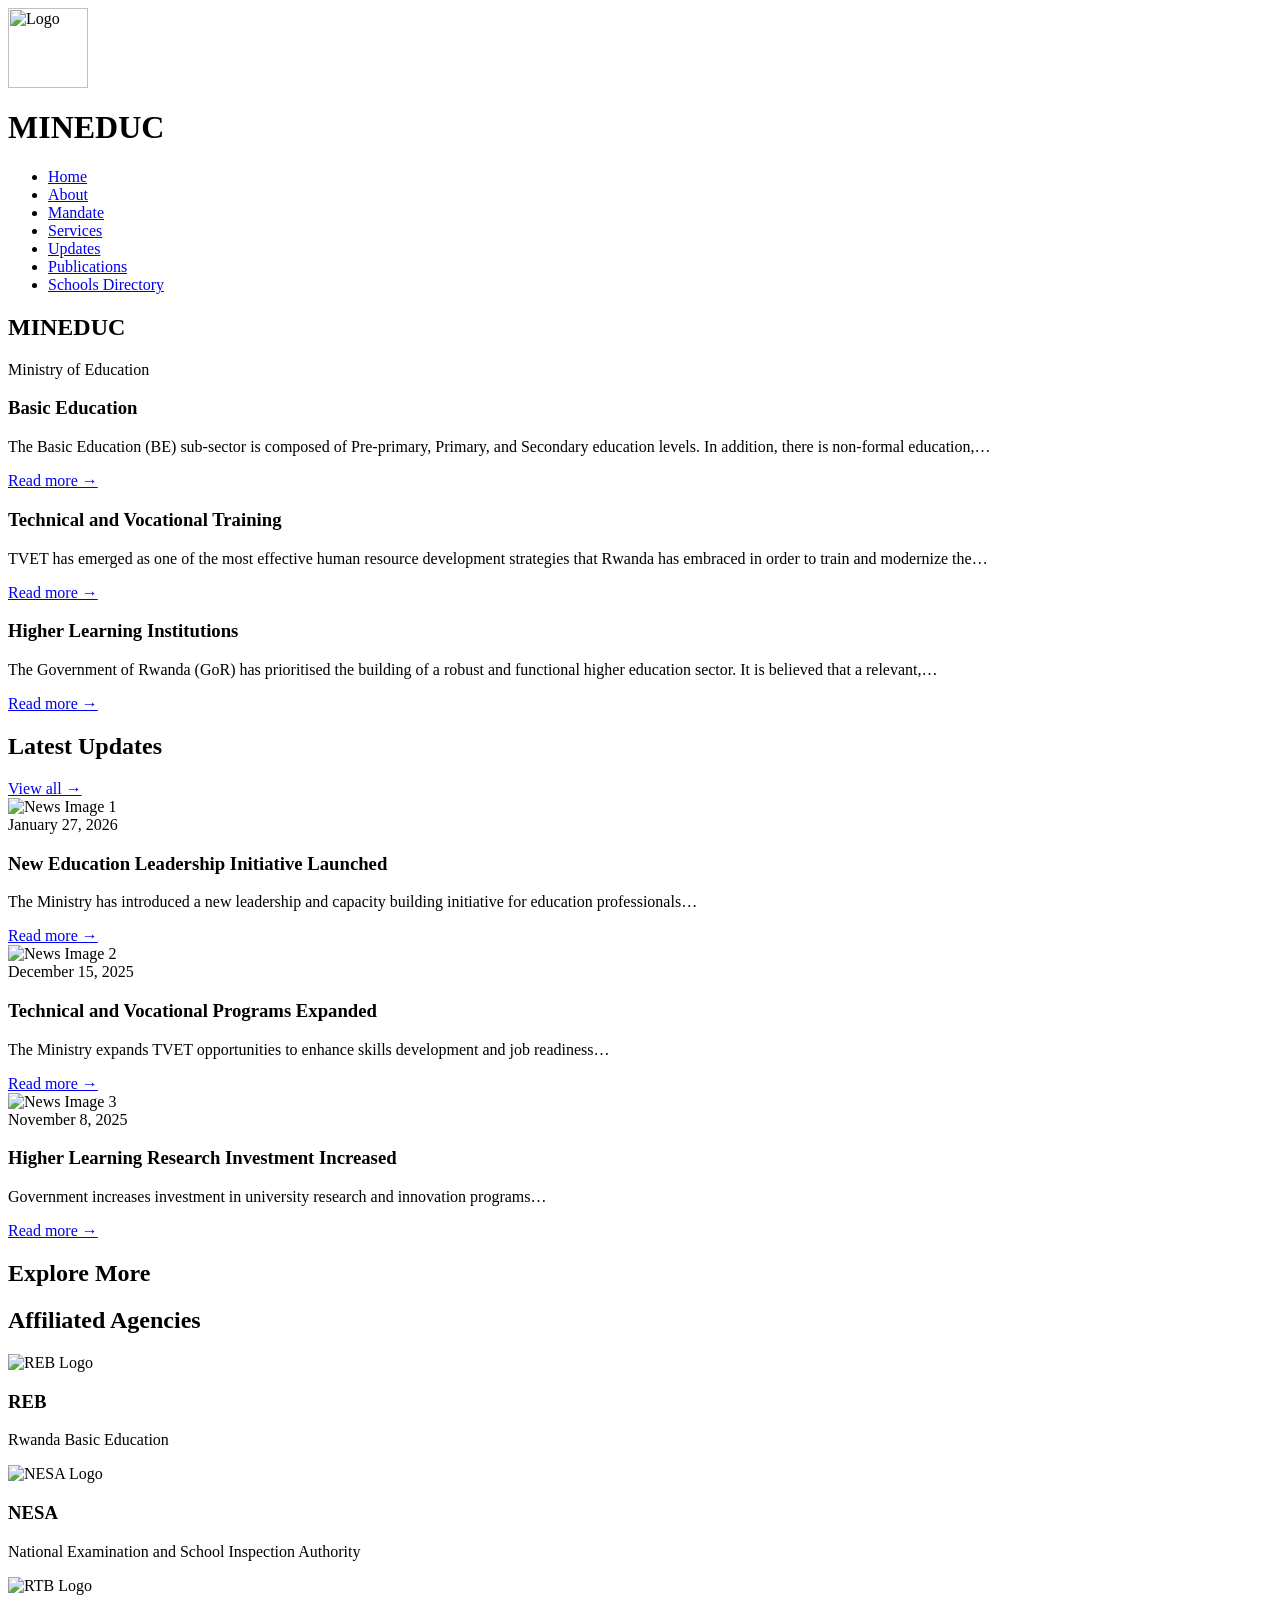
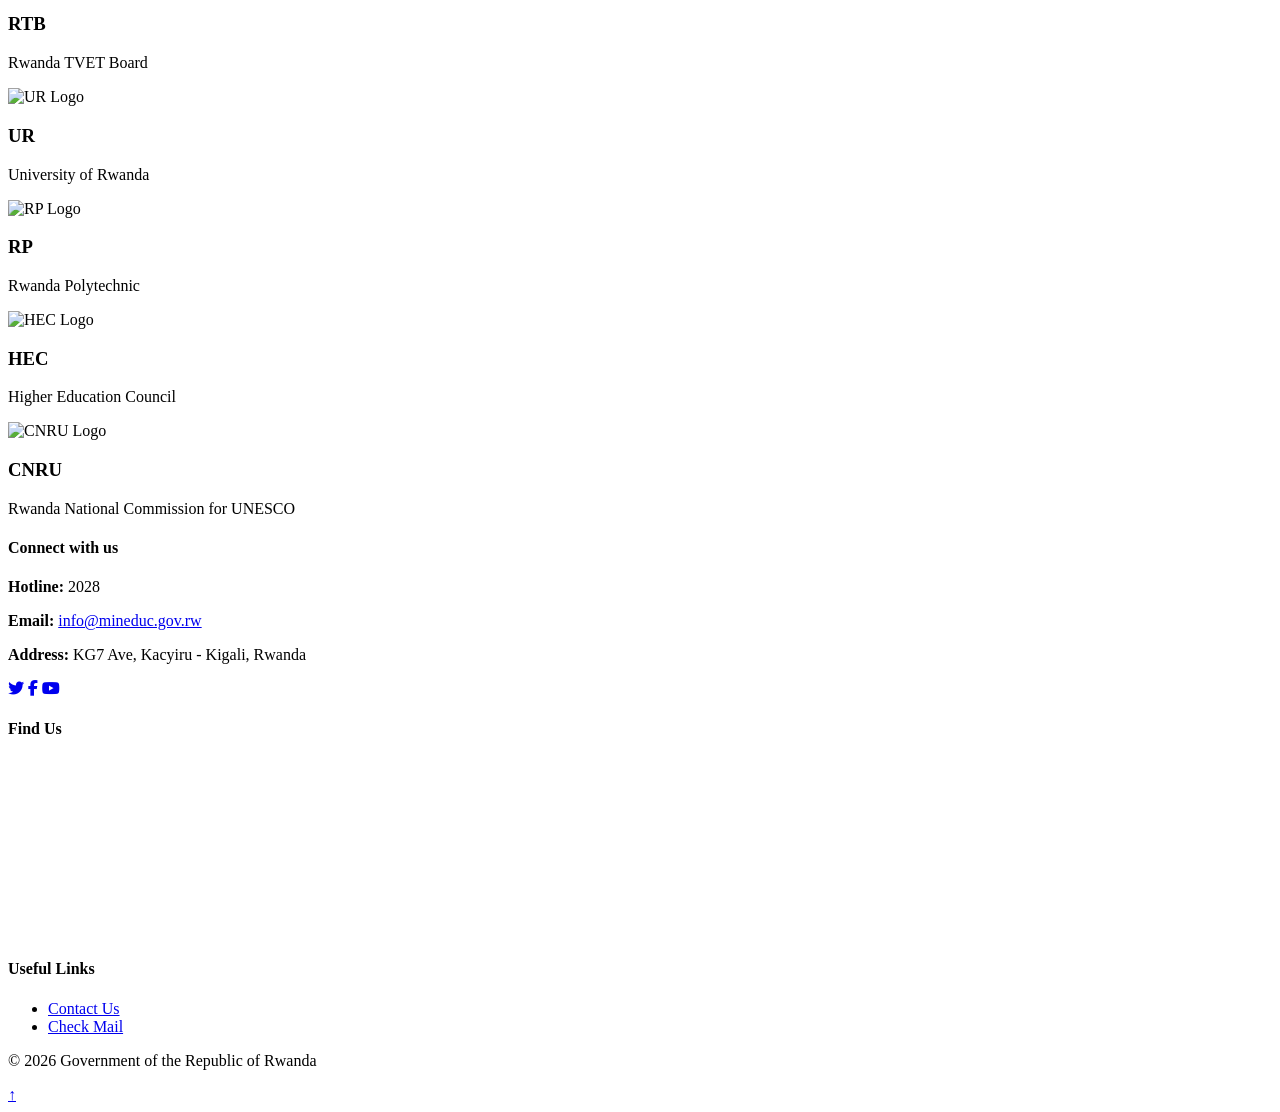
==== Petit.html @ b1ce0596 "Add files via upload" ====
<html lang="en">
<head>
    <meta charset="UTF-8">
    <meta name="viewport" content="width=device-width, initial-scale=1.0">
    <title>websitoooo</title>
    <link rel="stylesheet" href="petit.css">
    <link rel="stylesheet" href="https://cdnjs.cloudflare.com/ajax/libs/font-awesome/6.5.1/css/all.min.css">
</head>
<body>
  <div id="top"></div>
    <div class="container">
        
        
        <div class="logo-section">
            <img src="https://www.mineduc.gov.rw/fileadmin/ministry/resources/public/images/Coat_of_arms_of_Rwanda.svg"
                 width="80px" height="80" alt="Logo">

            <div class="logo-text">
                <h1>MINEDUC</h1>
                
            </div>
        </div>

        
        <nav class="navbar">
            <ul>
                <li><a href="#home">Home</a></li>
                <li><a href="#about">About</a></li>
                <li><a href="#mandate">Mandate</a></li>
                <li><a href="#services">Services</a></li>
                <li><a href="#updates">Updates</a></li>
                <li><a href="#publications">Publications</a></li>
                <li><a href="#schools">Schools Directory</a></li>
            </ul>
        </nav>

    </div>
     
    <header class="header">
    
<section class="hero" id="home">
    <div class="hero-content">
        <h1>MINEDUC</h1>
        <p>Ministry of Education </p>
    </div>
</section>
<section class="program-section">
    <div class="program-cards">

        <div class="program-card">
            <h3>Basic Education</h3>
            <p>
                The Basic Education (BE) sub-sector is composed of Pre-primary,
                Primary, and Secondary education levels. In addition, there is
                non-formal education,…
            </p>
            <a href="#">Read more →</a>
        </div>

        <div class="program-card">
            <h3>Technical and Vocational Training</h3>
            <p>
                TVET has emerged as one of the most effective human resource
                development strategies that Rwanda has embraced in order to
                train and modernize the…
            </p>
            <a href="#">Read more →</a>
        </div>

        <div class="program-card">
            <h3>Higher Learning Institutions</h3>
            <p>
                The Government of Rwanda (GoR) has prioritised the building of a
                robust and functional higher education sector. It is believed
                that a relevant,…
            </p>
            <a href="#">Read more →</a>
        </div>

    </div>
</section>
    </header>
    <section class="updates-section">

    <div class="updates-header">
        <h2>Latest Updates</h2>
        <a href="#">View all →</a>
    </div>

    <div class="updates-cards">

        <div class="update-card">
            <img src="https://www.mineduc.gov.rw/fileadmin/_processed_/f/2/csm_GLC_e0f41ac033.jpg" alt="News Image 1">
            <div class="update-content">
                <span class="date">January 27, 2026</span>
                <h3>New Education Leadership Initiative Launched</h3>
                <p>
                    The Ministry has introduced a new leadership and capacity building initiative for education professionals…
                </p>
                <a href="#">Read more →</a>
            </div>
        </div>

        <div class="update-card">
            <img src="https://www.mineduc.gov.rw/fileadmin/_processed_/7/3/csm_55117448915_2e9010c288_6k_559fedb412.jpg" alt="News Image 2">
            <div class="update-content">
                <span class="date">December 15, 2025</span>
                <h3>Technical and Vocational Programs Expanded</h3>
                <p>
                    The Ministry expands TVET opportunities to enhance skills development and job readiness…
                </p>
                <a href="#">Read more →</a>
            </div>
        </div>

        <div class="update-card">
            <img src="https://www.mineduc.gov.rw/fileadmin/_processed_/6/a/csm_WP5A0138_0b109cf45d.jpg" alt="News Image 3">
            <div class="update-content">
                <span class="date">November 8, 2025</span>
                <h3>Higher Learning Research Investment Increased</h3>
                <p>
                    Government increases investment in university research and innovation programs…
                </p>
                <a href="#">Read more →</a>
            </div>
        </div>

    </div>

</section>
<section class="explore-section">

    <div class="explore-header">
        <h2>Explore More</h2>
    </div>

    

</section>
  
<section class="agencies-section">

    <div class="agencies-header">
        <h2>Affiliated Agencies</h2>
    </div>

    <div class="agencies-grid">

        <div class="agency-card">
            <img src="https://www.mineduc.gov.rw/fileadmin/user_upload/Mineduc/Logos/REB_NEW_LOGO__1_.jpg" alt="REB Logo">
            <h3>REB</h3>
            <p>Rwanda Basic Education</p>
        </div>

        <div class="agency-card">
            <img src="https://www.mineduc.gov.rw/fileadmin/user_upload/Mineduc/Logos/nesalogo.png" alt="NESA Logo">
            <h3>NESA</h3>
            <p>National Examination and School Inspection Authority</p>
        </div>

        <div class="agency-card">
            <img src="https://www.mineduc.gov.rw/fileadmin/user_upload/Mineduc/Logos/RTBLogo.jpeg" alt="RTB Logo">
            <h3>RTB</h3>
            <p>Rwanda TVET Board</p>
        </div>

        <div class="agency-card">
            <img src="https://www.mineduc.gov.rw/fileadmin/mineduc/resources/public/images/UR_LOGO.png" alt="UR Logo">
            <h3>UR</h3>
            <p>University of Rwanda</p>
        </div>

        <div class="agency-card">
            <img src="https://www.mineduc.gov.rw/fileadmin/mineduc/resources/public/images/RPolytechnic_Logo.png" alt="RP Logo">
            <h3>RP</h3>
            <p>Rwanda Polytechnic</p>
        </div>

        <div class="agency-card">
          <img src="https://www.mineduc.gov.rw/_assets/848a49247fad16e632dbfe56b131f2ac/Images/Coat.png" alt="HEC Logo">
          <h3>HEC</h3>
          <p>Higher Education Council</p>
        </div>

        <div class="agency-card">
            <img src="https://www.mineduc.gov.rw/fileadmin/user_upload/Mineduc/Logos/en_banner.png" alt="CNRU Logo">
            <h3>CNRU</h3>
            <p>Rwanda National Commission for UNESCO</p>
        </div>

    </div>

</section>
 <footer class="footer">

    <div class="footer-container">

        <!-- Contact Info -->
        <div class="footer-contact">
            <h4>Connect with us</h4>
            <p><strong>Hotline:</strong> 2028</p>
            <p><strong>Email:</strong> 
                <a href="mailto:info@mineduc.gov.rw">info@mineduc.gov.rw</a>
            </p>
            <p><strong>Address:</strong> KG7 Ave, Kacyiru - Kigali, Rwanda</p>

            <!-- Social Icons -->
            <div class="social-icons">
                <a href="#"><i class="fab fa-twitter"></i></a>
                <a href="#"><i class="fab fa-facebook-f"></i></a>
                <a href="#"><i class="fab fa-youtube"></i></a>
            </div>
        </div>

        <!-- Google Map -->
        <div class="footer-map">
            <h4>Find Us</h4>
            <iframe
                src="https://www.google.com/maps/embed?pb=!1m18!1m12!1m3!1d3989.82190909523!2d30.070377214761852!3d-1.9437247388277093!2m3!1f0!2f0!3f0!3m2!
                1i1024!2i768!4f13.1!3m3!1m2!1s0x19dcaeb9de090fd5%3A0x8a4bbb6b79aa3ff6!2sMinistry%20of%20Education%20(MINEDUC)%2C%20KG%207%20Ave%2C%20Kigali!
                5e0!3m2!1sen!2srw!4v1709259092123!5m2!1sen!2srw"
                width="100%" height="180"
                style="border:0;" allowfullscreen="" loading="lazy">
            </iframe>
        </div>

        <!-- Useful Links -->
        <div class="footer-links">
            <h4>Useful Links</h4>
            <ul>
                <li><a href="#">Contact Us</a></li>
                <li><a href="#">Check Mail</a></li>
            </ul>
        </div>

    </div>

    <div class="footer-bottom">
        <p>© 2026 Government of the Republic of Rwanda</p>
    </div>

   </footer>

      <a href="#top" id="backToTop">↑</a>
</body>
</html>
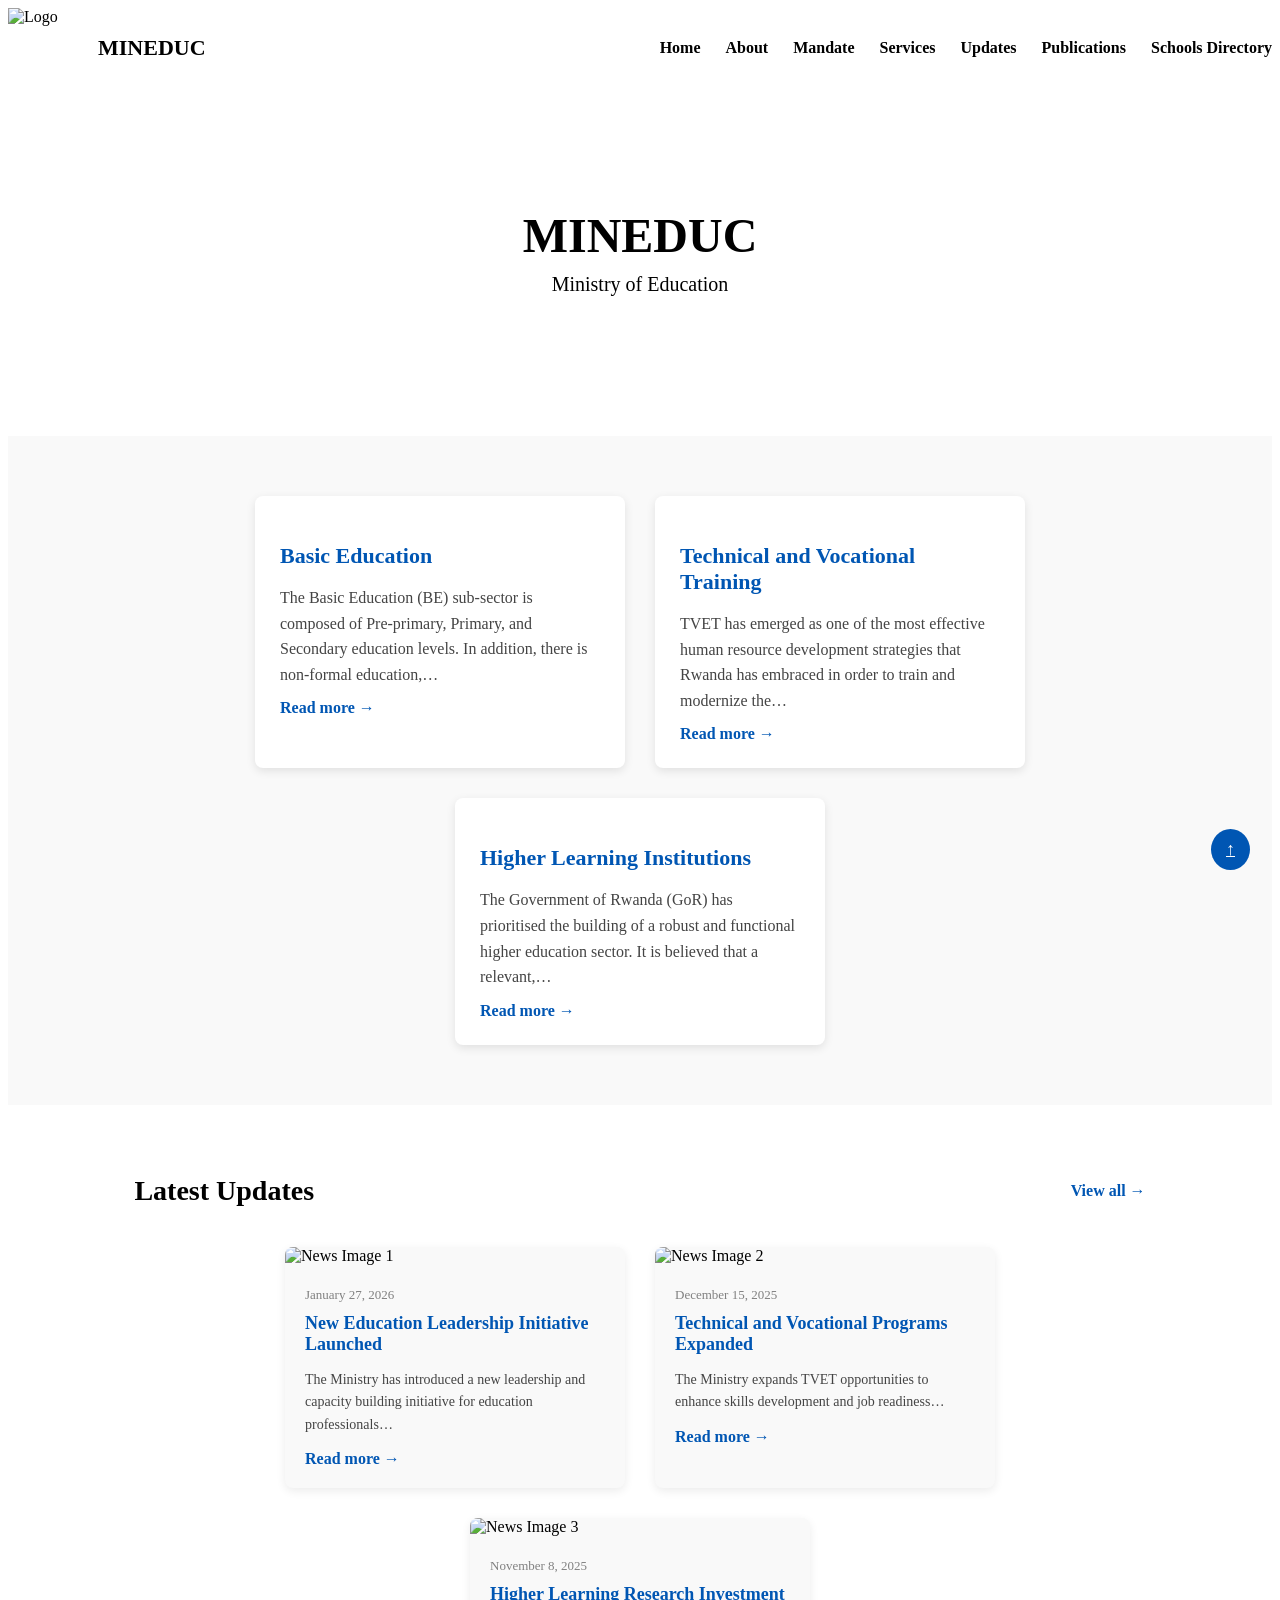
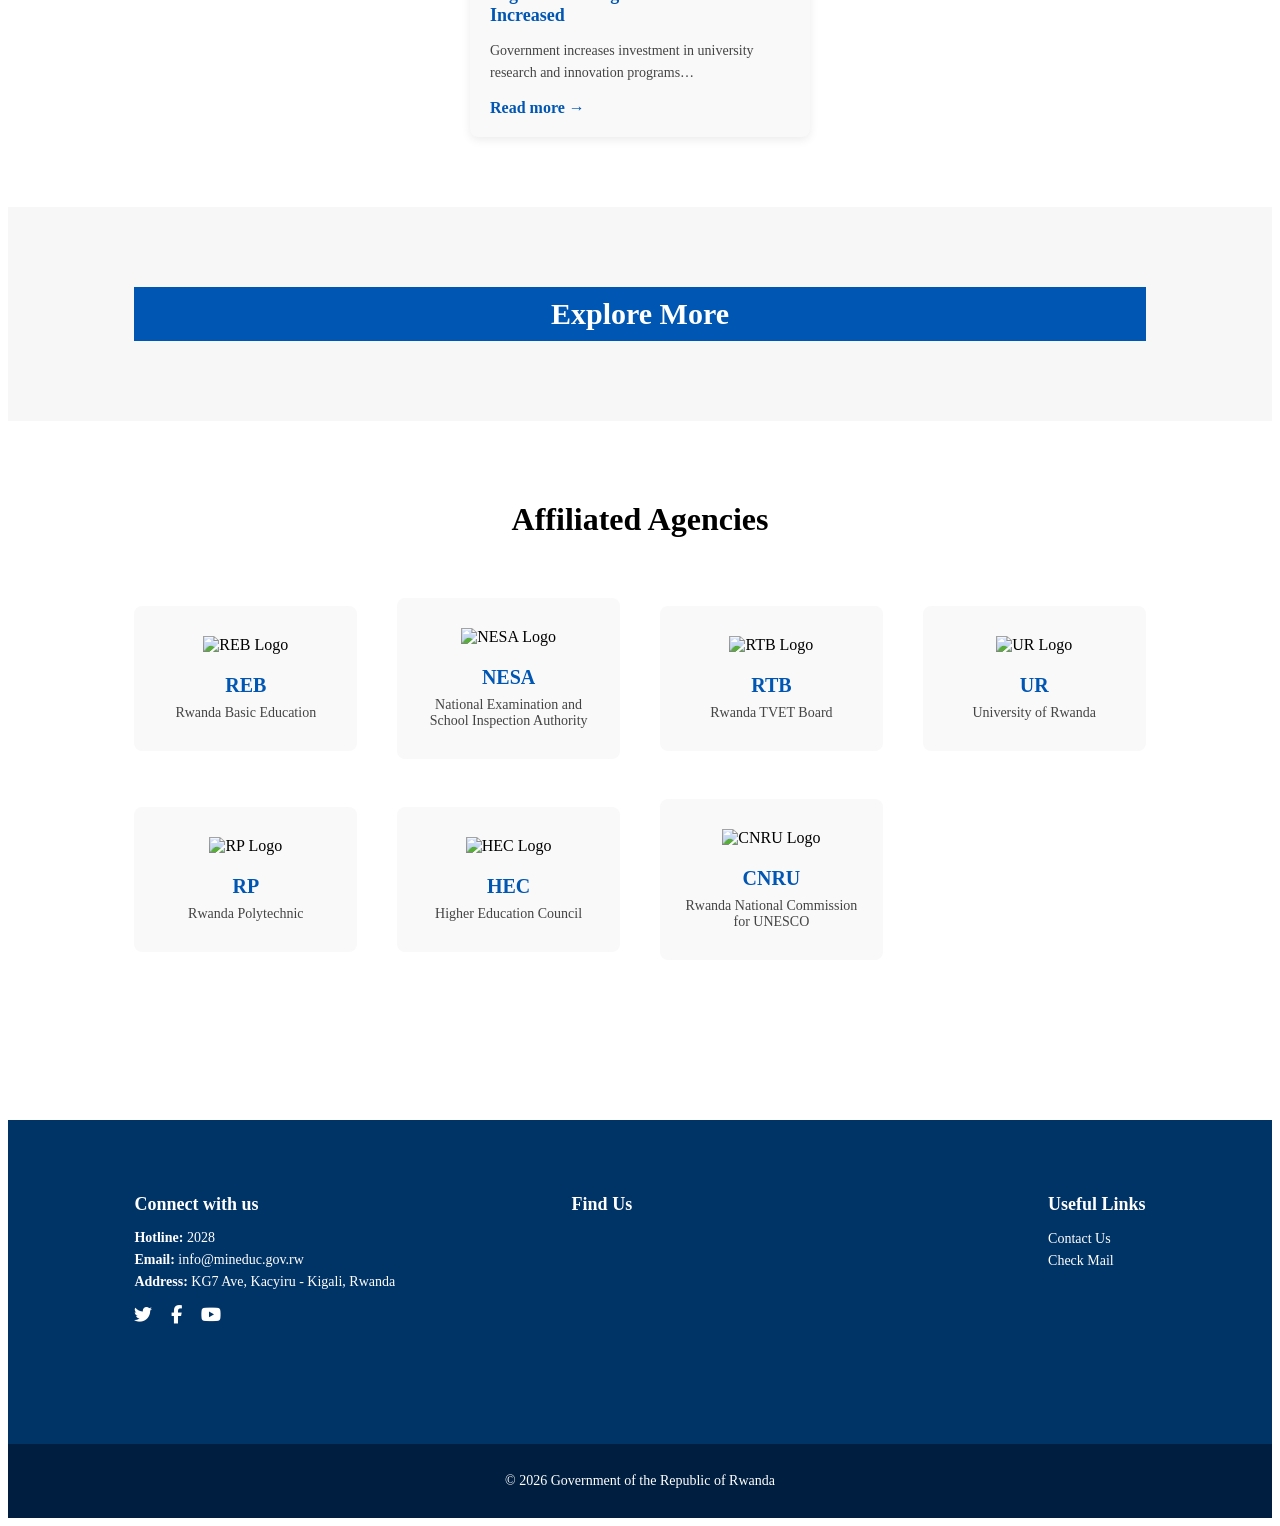
==== commit 4a8fdcfd: "Update Petit.html" ====
--- a/Petit.html
+++ b/Petit.html
@@ -1,3 +1,5 @@
+<!DOCTYPE html>
+
 <html lang="en">
 <head>
     <meta charset="UTF-8">
@@ -243,4 +245,5 @@
 
       <a href="#top" id="backToTop">↑</a>
 </body>
-</html>+
+</html>
--- a/petit.css
+++ b/petit.css
@@ -0,0 +1,500 @@
+
+.container {
+    display: flex;
+    justify-content: space-between;
+    align-items: center;
+}
+
+
+.logo-section {
+    display: flex;
+    align-items: center;
+    gap: 10px;
+}
+
+
+.logo-text h1 {
+    margin: 0;
+    font-size: 22px;
+    color: black; 
+}
+
+.logo-text p {
+    margin: 0;
+    font-size: 14px;
+    color: black;
+}
+
+
+.navbar ul {
+    list-style: none;
+    display: flex;
+    gap: 25px;
+    margin: 0;
+    padding: 0;
+}
+
+.navbar ul li a {
+    text-decoration: none;
+    color: black;
+    font-weight: 600;
+}
+
+.main-section {
+    padding: 70px 12%;
+    background-color: #ffffff;
+}
+
+
+.section-title {
+    text-align: center;
+    margin-bottom: 50px;
+}
+
+.section-title h1 {
+    font-size: 38px;
+    margin: 0;
+    font-weight: 700;
+}
+
+.section-title h2 {
+    font-size: 18px;
+    color: #777;
+    font-weight: 400;
+    margin-top: 8px;
+}
+
+
+.education-list {
+    display: flex;
+    flex-direction: column;
+    gap: 40px;
+}
+
+
+.edu-item {
+    border-bottom: 1px solid #e0e0e0;
+    padding-bottom: 25px;
+}
+
+.edu-item h3 {
+    color: #0056b3;
+    font-size: 22px;
+    margin-bottom: 10px;
+}
+
+.edu-item p {
+    color: #444;
+    line-height: 1.6;
+    margin-bottom: 10px;
+}
+
+.edu-item a {
+    text-decoration: none;
+    color: #0056b3;
+    font-weight: 600;
+}
+
+.edu-item a:hover {
+    text-decoration: underline;
+}
+
+.hero {
+    background-image: url("https://www.mineduc.gov.rw/fileadmin/_processed_/f/c/csm_HOME_HEADER_7f03bd1b78.jpg");
+    background-size: cover;
+    background-position: center;
+    padding: 120px 0;
+    text-align: center;
+    color: white;
+}
+
+.hero .hero-content h1 {
+    font-size: 48px;
+    margin: 0;
+    font-weight: bold;
+    color:black;
+}
+
+.hero .hero-content p {
+    font-size: 20px;
+    margin-top: 10px;
+    color: black
+}
+
+
+.program-section {
+    padding: 60px 12%;
+    background-color: #f9f9f9;
+}
+
+
+.program-cards {
+    display: flex;
+    gap: 30px;
+    justify-content: center;
+    flex-wrap: wrap; 
+}
+
+
+.program-card {
+    background-color: #ffffff;
+    border-radius: 8px;
+    box-shadow: 0px 3px 10px rgba(0, 0, 0, 0.1);
+    padding: 25px;
+    width: 320px;
+    text-align: left;
+    transition: transform 0.3s ease, box-shadow 0.3s ease;
+}
+
+.program-card:hover {
+    transform: translateY(-5px);
+    box-shadow: 0px 6px 15px rgba(0, 0, 0, 0.15);
+}
+
+.program-card h3 {
+    font-size: 22px;
+    color: #0056b3;
+    margin-bottom: 10px;
+}
+
+.program-card p {
+    font-size: 16px;
+    color: #444;
+    line-height: 1.6;
+    margin-bottom: 12px;
+}
+
+.program-card a {
+    text-decoration: none;
+    color: #0056b3;
+    font-weight: 600;
+}
+
+.program-card a:hover {
+    text-decoration: underline;
+}
+
+
+.updates-section {
+    padding: 70px 10%;
+    background: white;
+}
+
+.updates-header {
+    display: flex;
+    justify-content: space-between;
+    align-items: center;
+    margin-bottom: 40px;
+}
+
+.updates-header h2 {
+    font-size: 28px;
+    margin: 0;
+}
+
+.updates-header a {
+    text-decoration: none;
+    color: #0056b3;
+    font-weight: 600;
+}
+
+.updates-cards {
+    display: flex;
+    gap: 30px;
+    flex-wrap: wrap;
+    justify-content: center;
+}
+
+.update-card {
+    width: 340px;
+    background: #f9f9f9;
+    border-radius: 8px;
+    overflow: hidden;
+    box-shadow: 0 3px 10px rgba(0,0,0,0.08);
+    transition: transform 0.25s ease, box-shadow 0.25s ease;
+}
+
+.update-card:hover {
+    transform: translateY(-5px);
+    box-shadow: 0 6px 15px rgba(0,0,0,0.15);
+}
+
+.update-card img {
+    width: 100%;
+    height: 200px;
+    object-fit: cover;
+}
+
+.update-content {
+    padding: 20px;
+}
+
+.update-content .date {
+    font-size: 13px;
+    color: gray;
+    font-weight: 500;
+}
+
+.update-content h3 {
+    font-size: 18px;
+    margin: 10px 0;
+    color: #0056b3;
+}
+
+.update-content p {
+    font-size: 14px;
+    color: #444;
+    line-height: 1.6;
+}
+
+.update-content a {
+    text-decoration: none;
+    color: #0056b3;
+    font-weight: 600;
+}
+
+.update-content a:hover {
+    text-decoration: underline;
+}
+
+.explore-section {
+    padding: 80px 10%;
+    background-color: #f7f7f7; 
+}
+.explore-header {
+    background-color: #0056b3;
+    padding: 10px 0;
+    text-align: center;
+}
+
+.explore-header h2 {
+    color: white;
+    font-size: 30px;
+    margin: 0;
+}
+
+
+
+.agencies-section {
+    padding: 80px 10%;
+    background-color: #ffffff;
+}
+
+.agencies-header {
+    text-align: center;
+    margin-bottom: 60px;
+}
+
+.agencies-header h2 {
+    font-size: 32px;
+    margin: 0;
+    font-weight: 700;
+}
+
+.agencies-grid {
+    display: grid;
+    grid-template-columns: repeat(auto-fit, minmax(220px, 1fr));
+    gap: 40px;
+    align-items: center;
+}
+
+.agency-card {
+    background: #f9f9f9;
+    padding: 30px 20px;
+    text-align: center;
+    border-radius: 8px;
+    transition: transform 0.3s ease, box-shadow 0.3s ease;
+}
+
+.agency-card:hover {
+    transform: translateY(-6px);
+    box-shadow: 0 8px 18px rgba(0,0,0,0.1);
+}
+
+.agency-card img {
+    max-width: 120px;
+    height: auto;
+    margin-bottom: 20px;
+}
+
+.agency-card h3 {
+    margin: 0 0 8px;
+    font-size: 20px;
+    color: #0056b3;
+}
+
+.agency-card p {
+    margin: 0;
+    font-size: 14px;
+    color: #444;
+}
+
+
+
+
+.footer-container {
+    display: flex;
+    justify-content: space-between;
+    flex-wrap: wrap;
+    gap: 30px;
+    padding: 0 10%;
+}
+
+.footer h4 {
+    margin-bottom: 10px;
+    font-size: 18px;
+    font-weight: 600;
+}
+
+.footer-contact p,
+.footer-links ul li {
+    font-size: 14px;
+    margin: 5px 0;
+}
+
+.footer-contact a,
+.footer-links a {
+    color: #ffffff;
+    text-decoration: none;
+}
+
+.footer-links ul {
+    list-style: none;
+    padding: 0;
+}
+
+.footer-links ul li a:hover {
+    text-decoration: underline;
+}
+
+.footer-map iframe {
+    border: none;
+    border-radius: 6px;
+}
+
+.footer-bottom {
+    background-color: #001f40;
+    text-align: center;
+    padding: 15px 0;
+    font-size: 14px;
+    margin-top: 30px;
+}
+
+:root {
+    --primary-blue: #003366;
+    --secondary-blue: #0056b3;
+    --dark-blue: #001f40;
+    --accent-yellow: #f9a825;
+}
+
+
+.footer {
+    background-color: var(--primary-blue);
+    color: white;
+    padding-top: 50px;
+    margin-top: 80px;
+    position: relative;
+}
+
+.footer-container {
+    display: flex;
+    justify-content: space-between;
+    flex-wrap: wrap;
+    gap: 40px;
+    padding: 0 10%;
+}
+
+.footer h4 {
+    margin-bottom: 15px;
+    font-size: 18px;
+    font-weight: 600;
+}
+
+.footer-contact p,
+.footer-links ul li {
+    font-size: 14px;
+    margin: 6px 0;
+}
+
+.footer a {
+    color: white;
+    text-decoration: none;
+}
+
+.footer a:hover {
+    color: var(--accent-yellow);
+}
+
+
+.social-icons {
+    margin-top: 15px;
+}
+
+.social-icons a {
+    margin-right: 15px;
+    font-size: 18px;
+    transition: 0.3s;
+}
+
+.social-icons a:hover {
+    color: var(--accent-yellow);
+}
+
+
+.footer-map iframe {
+    border-radius: 8px;
+}
+
+
+.footer-bottom {
+    background-color: var(--dark-blue);
+    text-align: center;
+    padding: 15px 0;
+    font-size: 14px;
+    margin-top: 30px;
+}
+
+
+
+
+@media (max-width: 768px) {
+
+    .footer-container {
+        flex-direction: column;
+        padding: 0 5%;
+        text-align: center;
+    }
+
+    .footer-map iframe {
+        height: 200px;
+    }
+    .social-icons {
+    margin-top: 15px;
+    display: flex;
+    justify-content: center;
+}
+}
+
+
+#backToTop {
+    position: fixed;
+    bottom: 30px;
+    right: 30px;
+    background-color: #0056b3;
+    color: white;
+    padding: 10px 15px;
+    border-radius: 50%;
+    font-size: 18px;
+    
+    transition: 0.3s;
+}
+
+#backToTop:hover {
+    background-color: #f9a825;
+    color: black;
+}
+
+
+html {
+    scroll-behavior: smooth;
+}
